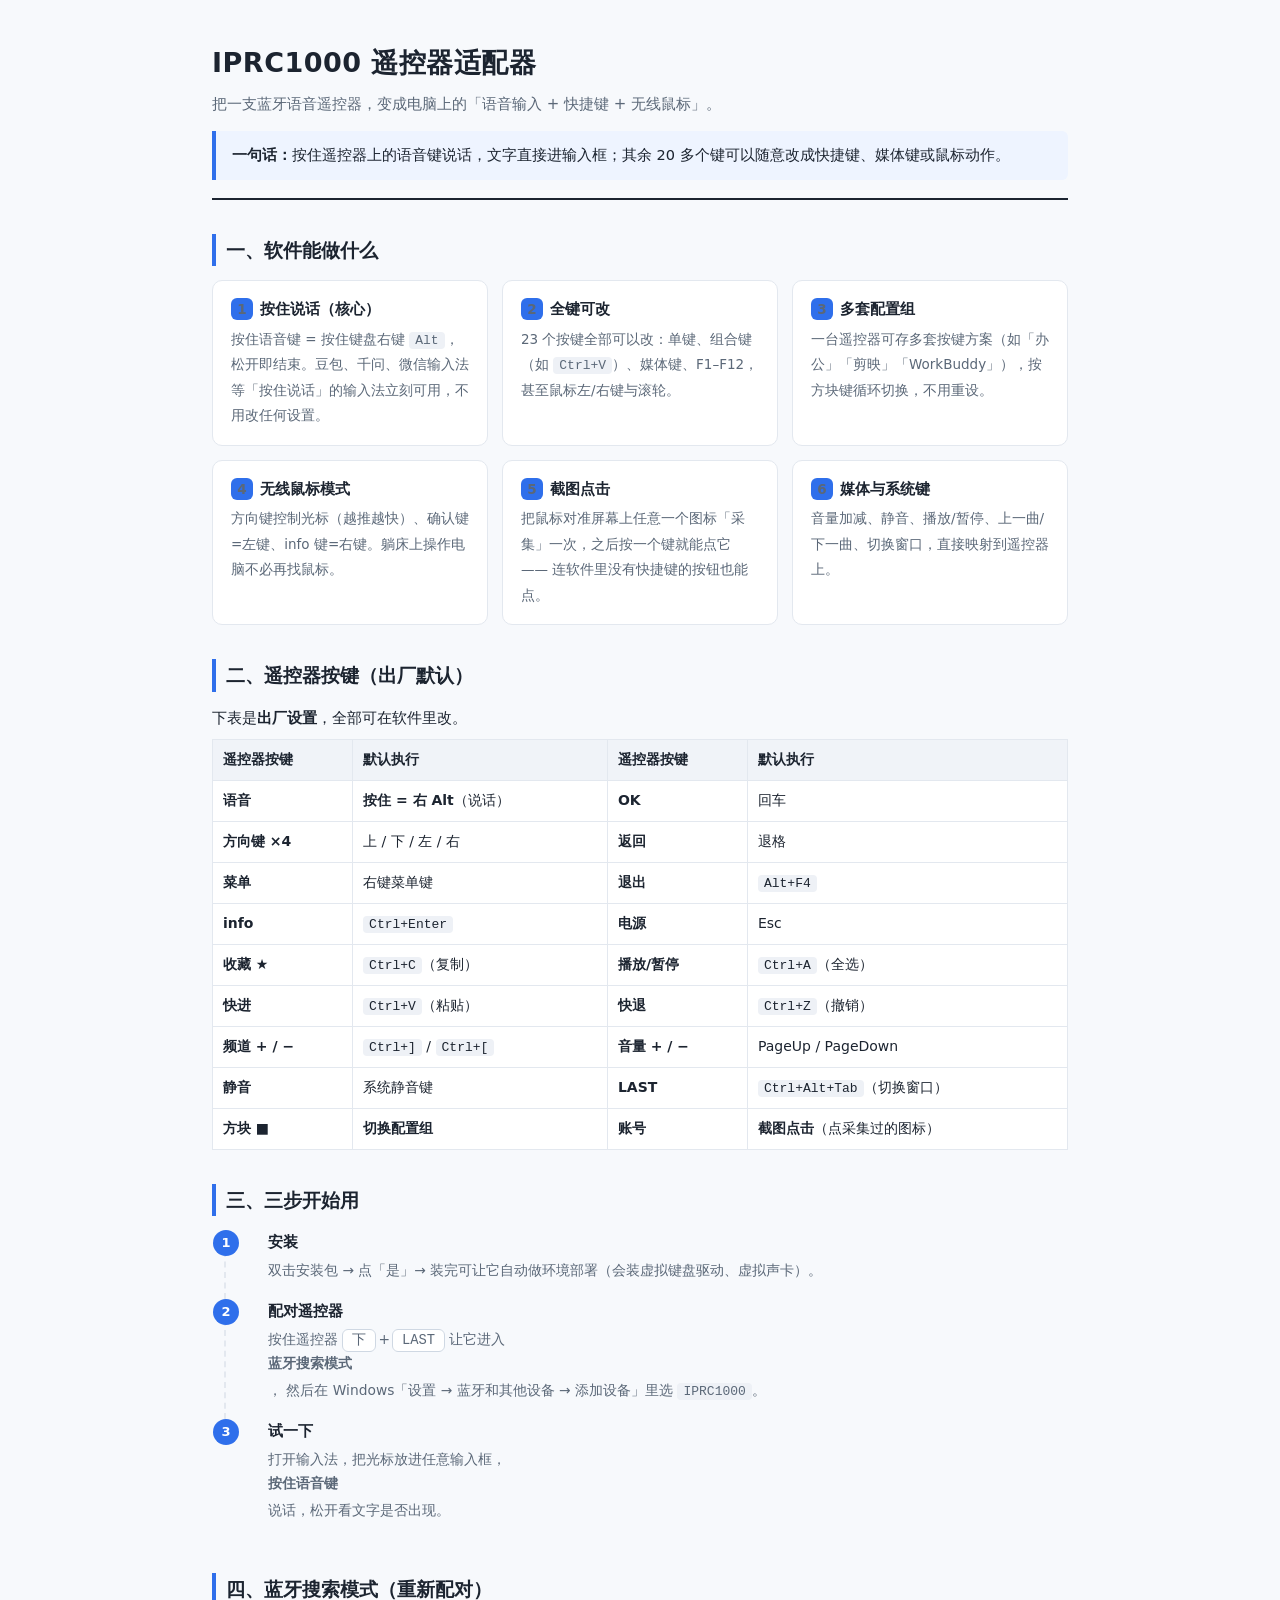
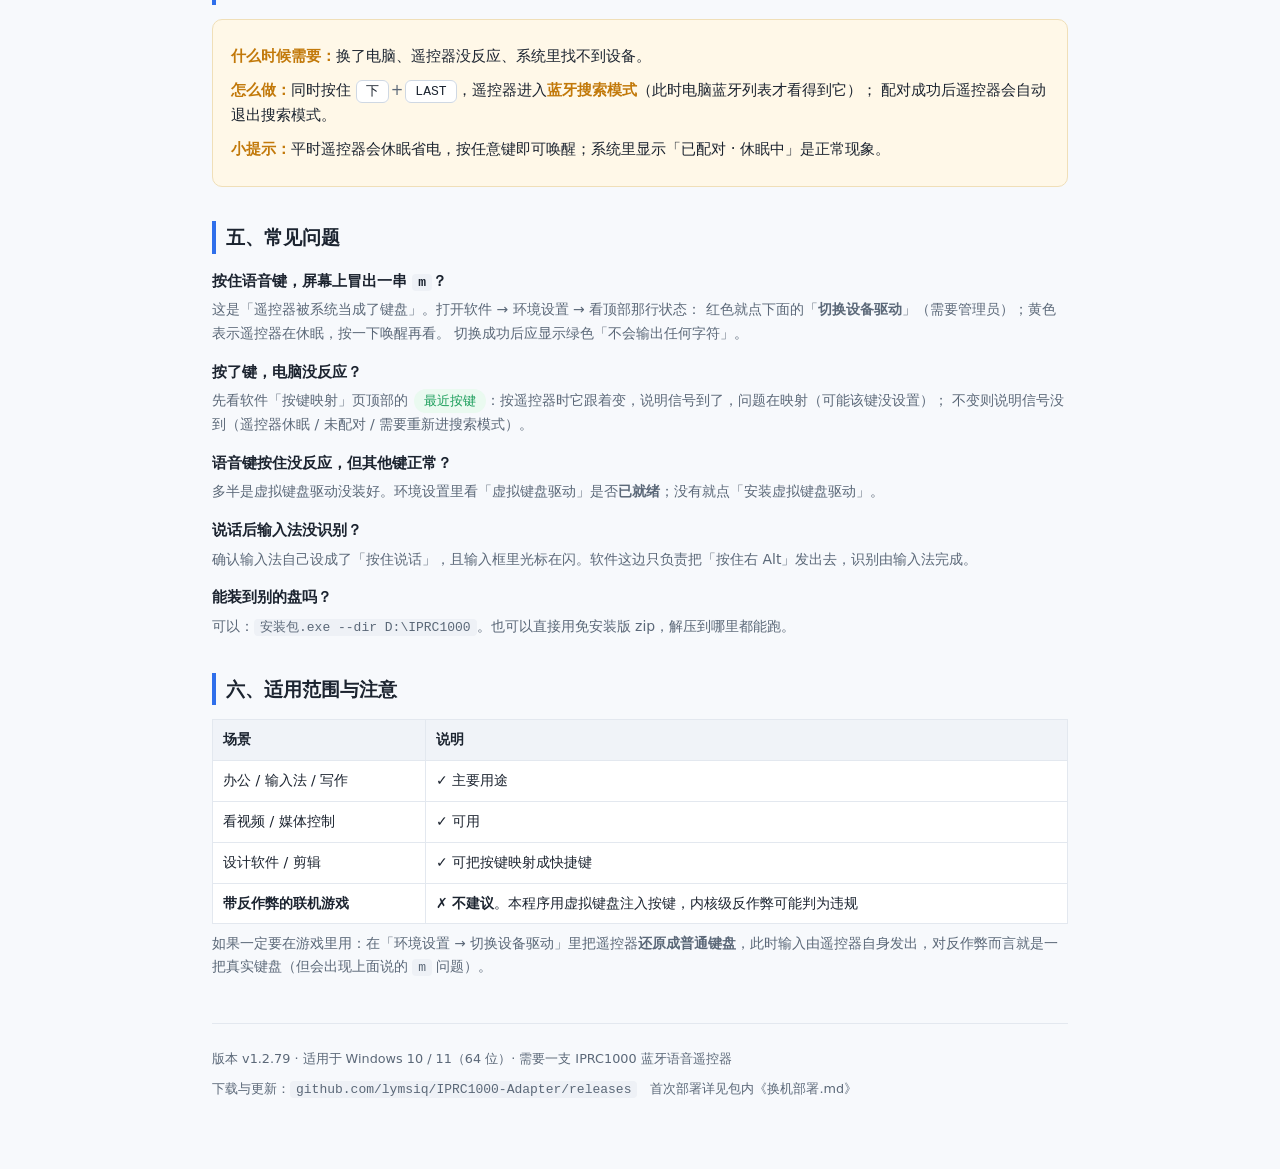
==== tools/docs/功能介绍.html @ d1e14996 "新增客户版功能介绍（HTML 单文件，可打印） `tools/docs/功能介绍.html` —— 面向新客户的一页纸： 软件能做什么（6 项）、遥控器 23 键默认映射表、三步上手、 **蓝牙搜索模" ====
<!DOCTYPE html>
<html lang="zh-CN">
<head>
<meta charset="utf-8">
<title>IPRC1000 遥控器适配器 · 功能介绍</title>
<meta name="viewport" content="width=device-width, initial-scale=1">
<style>
  :root{
    --ink:#1c2430; --sub:#5b6878; --line:#e3e8ef; --bg:#f7f9fc;
    --card:#fff; --accent:#2f6feb; --ok:#1a9d5a; --warn:#c2790a;
  }
  *{box-sizing:border-box}
  body{
    margin:0; background:var(--bg); color:var(--ink);
    font:15px/1.7 "Microsoft YaHei UI","PingFang SC",system-ui,sans-serif;
    -webkit-font-smoothing:antialiased;
  }
  .wrap{max-width:900px;margin:0 auto;padding:40px 22px 64px}
  header{border-bottom:2px solid var(--ink);padding-bottom:18px;margin-bottom:8px}
  h1{font-size:27px;margin:0 0 6px;letter-spacing:.5px}
  .lead{color:var(--sub);font-size:15px;margin:0}
  .tagline{margin-top:14px;padding:12px 16px;background:#eef4ff;border-left:4px solid var(--accent);
           border-radius:0 6px 6px 0;font-size:14.5px}
  h2{font-size:19px;margin:34px 0 14px;padding-left:10px;border-left:4px solid var(--accent)}
  h3{font-size:15.5px;margin:22px 0 8px}
  p{margin:8px 0}
  .grid{display:grid;grid-template-columns:repeat(auto-fit,minmax(255px,1fr));gap:14px}
  .card{background:var(--card);border:1px solid var(--line);border-radius:10px;padding:16px 18px}
  .card b{display:block;font-size:15px;margin-bottom:4px}
  .card span{color:var(--sub);font-size:13.5px;line-height:1.65}
  .num{display:inline-block;width:22px;height:22px;line-height:22px;text-align:center;border-radius:6px;
       background:var(--accent);color:#fff;font-size:12.5px;font-weight:700;margin-right:7px}
  table{width:100%;border-collapse:collapse;background:var(--card);font-size:14px;margin-top:6px}
  th,td{border:1px solid var(--line);padding:8px 10px;text-align:left;vertical-align:top}
  th{background:#f0f3f8;font-weight:600;white-space:nowrap}
  td.k{white-space:nowrap;font-weight:600}
  code{background:#eef1f6;border-radius:4px;padding:1px 6px;font-size:13px;
       font-family:Consolas,"Cascadia Mono",monospace}
  .steps{counter-reset:s;list-style:none;padding:0;margin:0}
  .steps>li{counter-increment:s;position:relative;padding:0 0 16px 42px;border-left:2px dashed var(--line);margin-left:12px}
  .steps>li:last-child{border-left-color:transparent}
  .steps>li::before{content:counter(s);position:absolute;left:-13px;top:0;width:26px;height:26px;
       border-radius:50%;background:var(--accent);color:#fff;text-align:center;line-height:26px;
       font-size:13px;font-weight:700}
  .steps>li b{display:block;margin-bottom:2px}
  .steps>li span{color:var(--sub);font-size:13.8px}
  .pair{background:#fff8e8;border:1px solid #f0dfb8;border-radius:10px;padding:16px 18px}
  .pair b{color:var(--warn)}
  .keys{display:flex;flex-wrap:wrap;gap:6px;margin:10px 0 2px}
  .key{background:#fff;border:1px solid #cfd8e3;border-radius:6px;padding:3px 9px;font-size:13px;
       font-family:Consolas,monospace}
  .plus{color:var(--sub);padding:3px 2px}
  .faq dt{font-weight:600;margin-top:14px}
  .faq dd{margin:4px 0 0;color:var(--sub);font-size:14px}
  footer{margin-top:44px;padding-top:16px;border-top:1px solid var(--line);color:var(--sub);font-size:12.8px}
  .badge{display:inline-block;background:#eafaf0;color:var(--ok);border-radius:20px;
         padding:1px 10px;font-size:12.5px;margin-left:6px}
  @media print{
    body{background:#fff}
    .card,.pair{break-inside:avoid}
    h2{break-after:avoid}
    .wrap{padding:0}
  }
</style>
</head>
<body>
<div class="wrap">

<header>
  <h1>IPRC1000 遥控器适配器</h1>
  <p class="lead">把一支蓝牙语音遥控器，变成电脑上的「语音输入 + 快捷键 + 无线鼠标」。</p>
  <div class="tagline">
    <b>一句话：</b>按住遥控器上的语音键说话，文字直接进输入框；其余 20 多个键可以随意改成快捷键、媒体键或鼠标动作。
  </div>
</header>

<h2>一、软件能做什么</h2>
<div class="grid">
  <div class="card"><b><span class="num">1</span>按住说话（核心）</b>
    <span>按住语音键 = 按住键盘右键 <code>Alt</code>，松开即结束。豆包、千问、微信输入法等「按住说话」的输入法立刻可用，不用改任何设置。</span></div>
  <div class="card"><b><span class="num">2</span>全键可改</b>
    <span>23 个按键全部可以改：单键、组合键（如 <code>Ctrl+V</code>）、媒体键、F1–F12，甚至鼠标左/右键与滚轮。</span></div>
  <div class="card"><b><span class="num">3</span>多套配置组</b>
    <span>一台遥控器可存多套按键方案（如「办公」「剪映」「WorkBuddy」），按方块键循环切换，不用重设。</span></div>
  <div class="card"><b><span class="num">4</span>无线鼠标模式</b>
    <span>方向键控制光标（越推越快）、确认键=左键、info 键=右键。躺床上操作电脑不必再找鼠标。</span></div>
  <div class="card"><b><span class="num">5</span>截图点击</b>
    <span>把鼠标对准屏幕上任意一个图标「采集」一次，之后按一个键就能点它 —— 连软件里没有快捷键的按钮也能点。</span></div>
  <div class="card"><b><span class="num">6</span>媒体与系统键</b>
    <span>音量加减、静音、播放/暂停、上一曲/下一曲、切换窗口，直接映射到遥控器上。</span></div>
</div>

<h2>二、遥控器按键（出厂默认）</h2>
<p>下表是<b>出厂设置</b>，全部可在软件里改。</p>
<table>
  <tr><th>遥控器按键</th><th>默认执行</th><th>遥控器按键</th><th>默认执行</th></tr>
  <tr><td class="k">语音</td><td><b>按住 = 右 Alt</b>（说话）</td><td class="k">OK</td><td>回车</td></tr>
  <tr><td class="k">方向键 ×4</td><td>上 / 下 / 左 / 右</td><td class="k">返回</td><td>退格</td></tr>
  <tr><td class="k">菜单</td><td>右键菜单键</td><td class="k">退出</td><td><code>Alt+F4</code></td></tr>
  <tr><td class="k">info</td><td><code>Ctrl+Enter</code></td><td class="k">电源</td><td>Esc</td></tr>
  <tr><td class="k">收藏 ★</td><td><code>Ctrl+C</code>（复制）</td><td class="k">播放/暂停</td><td><code>Ctrl+A</code>（全选）</td></tr>
  <tr><td class="k">快进</td><td><code>Ctrl+V</code>（粘贴）</td><td class="k">快退</td><td><code>Ctrl+Z</code>（撤销）</td></tr>
  <tr><td class="k">频道 + / −</td><td><code>Ctrl+]</code> / <code>Ctrl+[</code></td><td class="k">音量 + / −</td><td>PageUp / PageDown</td></tr>
  <tr><td class="k">静音</td><td>系统静音键</td><td class="k">LAST</td><td><code>Ctrl+Alt+Tab</code>（切换窗口）</td></tr>
  <tr><td class="k">方块 ■</td><td><b>切换配置组</b></td><td class="k">账号</td><td><b>截图点击</b>（点采集过的图标）</td></tr>
</table>

<h2>三、三步开始用</h2>
<ol class="steps">
  <li><b>安装</b><span>双击安装包 → 点「是」→ 装完可让它自动做环境部署（会装虚拟键盘驱动、虚拟声卡）。</span></li>
  <li><b>配对遥控器</b><span>按住遥控器 <span class="key">下</span><span class="plus">+</span><span class="key">LAST</span> 让它进入<b>蓝牙搜索模式</b>，
    然后在 Windows「设置 → 蓝牙和其他设备 → 添加设备」里选 <code>IPRC1000</code>。</span></li>
  <li><b>试一下</b><span>打开输入法，把光标放进任意输入框，<b>按住语音键</b>说话，松开看文字是否出现。</span></li>
</ol>

<h2>四、蓝牙搜索模式（重新配对）</h2>
<div class="pair">
  <p><b>什么时候需要：</b>换了电脑、遥控器没反应、系统里找不到设备。</p>
  <p><b>怎么做：</b>同时按住 <span class="key">下</span><span class="plus">+</span><span class="key">LAST</span>，遥控器进入<b>蓝牙搜索模式</b>（此时电脑蓝牙列表才看得到它）；
     配对成功后遥控器会自动退出搜索模式。</p>
  <p><b>小提示：</b>平时遥控器会休眠省电，按任意键即可唤醒；系统里显示「已配对 · 休眠中」是正常现象。</p>
</div>

<h2>五、常见问题</h2>
<dl class="faq">
  <dt>按住语音键，屏幕上冒出一串 <code>m</code>？</dt>
  <dd>这是「遥控器被系统当成了键盘」。打开软件 → 环境设置 → 看顶部那行状态：
      红色就点下面的「<b>切换设备驱动</b>」（需要管理员）；黄色表示遥控器在休眠，按一下唤醒再看。
      切换成功后应显示绿色「不会输出任何字符」。</dd>

  <dt>按了键，电脑没反应？</dt>
  <dd>先看软件「按键映射」页顶部的<span class="badge">最近按键</span>：按遥控器时它跟着变，说明信号到了，问题在映射（可能该键没设置）；
      不变则说明信号没到（遥控器休眠 / 未配对 / 需要重新进搜索模式）。</dd>

  <dt>语音键按住没反应，但其他键正常？</dt>
  <dd>多半是虚拟键盘驱动没装好。环境设置里看「虚拟键盘驱动」是否<b>已就绪</b>；没有就点「安装虚拟键盘驱动」。</dd>

  <dt>说话后输入法没识别？</dt>
  <dd>确认输入法自己设成了「按住说话」，且输入框里光标在闪。软件这边只负责把「按住右 Alt」发出去，识别由输入法完成。</dd>

  <dt>能装到别的盘吗？</dt>
  <dd>可以：<code>安装包.exe --dir D:\IPRC1000</code>。也可以直接用免安装版 zip，解压到哪里都能跑。</dd>
</dl>

<h2>六、适用范围与注意</h2>
<table>
  <tr><th>场景</th><th>说明</th></tr>
  <tr><td>办公 / 输入法 / 写作</td><td>✓ 主要用途</td></tr>
  <tr><td>看视频 / 媒体控制</td><td>✓ 可用</td></tr>
  <tr><td>设计软件 / 剪辑</td><td>✓ 可把按键映射成快捷键</td></tr>
  <tr><td><b>带反作弊的联机游戏</b></td><td>✗ <b>不建议</b>。本程序用虚拟键盘注入按键，内核级反作弊可能判为违规</td></tr>
</table>
<p style="color:var(--sub);font-size:13.5px">
  如果一定要在游戏里用：在「环境设置 → 切换设备驱动」里把遥控器<b>还原成普通键盘</b>，此时输入由遥控器自身发出，对反作弊而言就是一把真实键盘（但会出现上面说的 <code>m</code> 问题）。
</p>

<footer>
  <p>版本 v1.2.79 · 适用于 Windows 10 / 11（64 位）· 需要一支 IPRC1000 蓝牙语音遥控器</p>
  <p>下载与更新：<code>github.com/lymsiq/IPRC1000-Adapter/releases</code>　首次部署详见包内《换机部署.md》</p>
</footer>

</div>
</body>
</html>
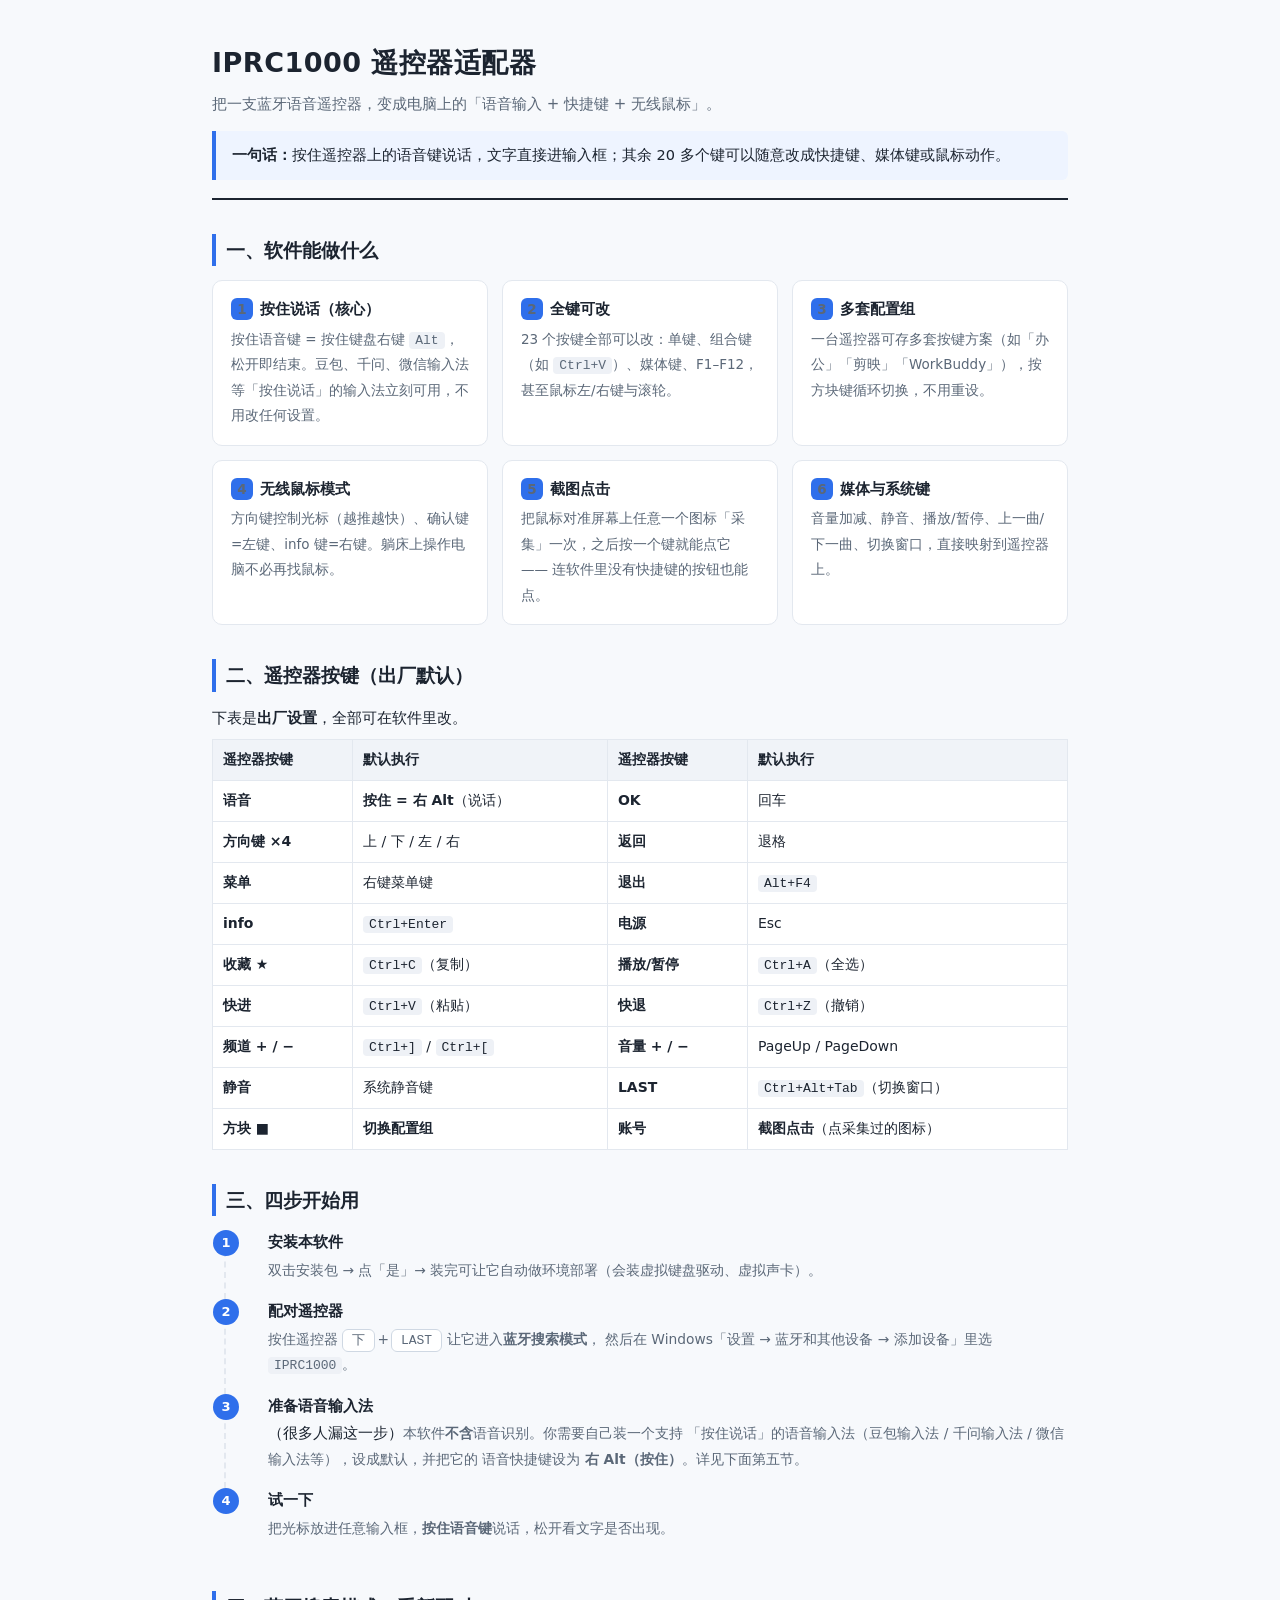
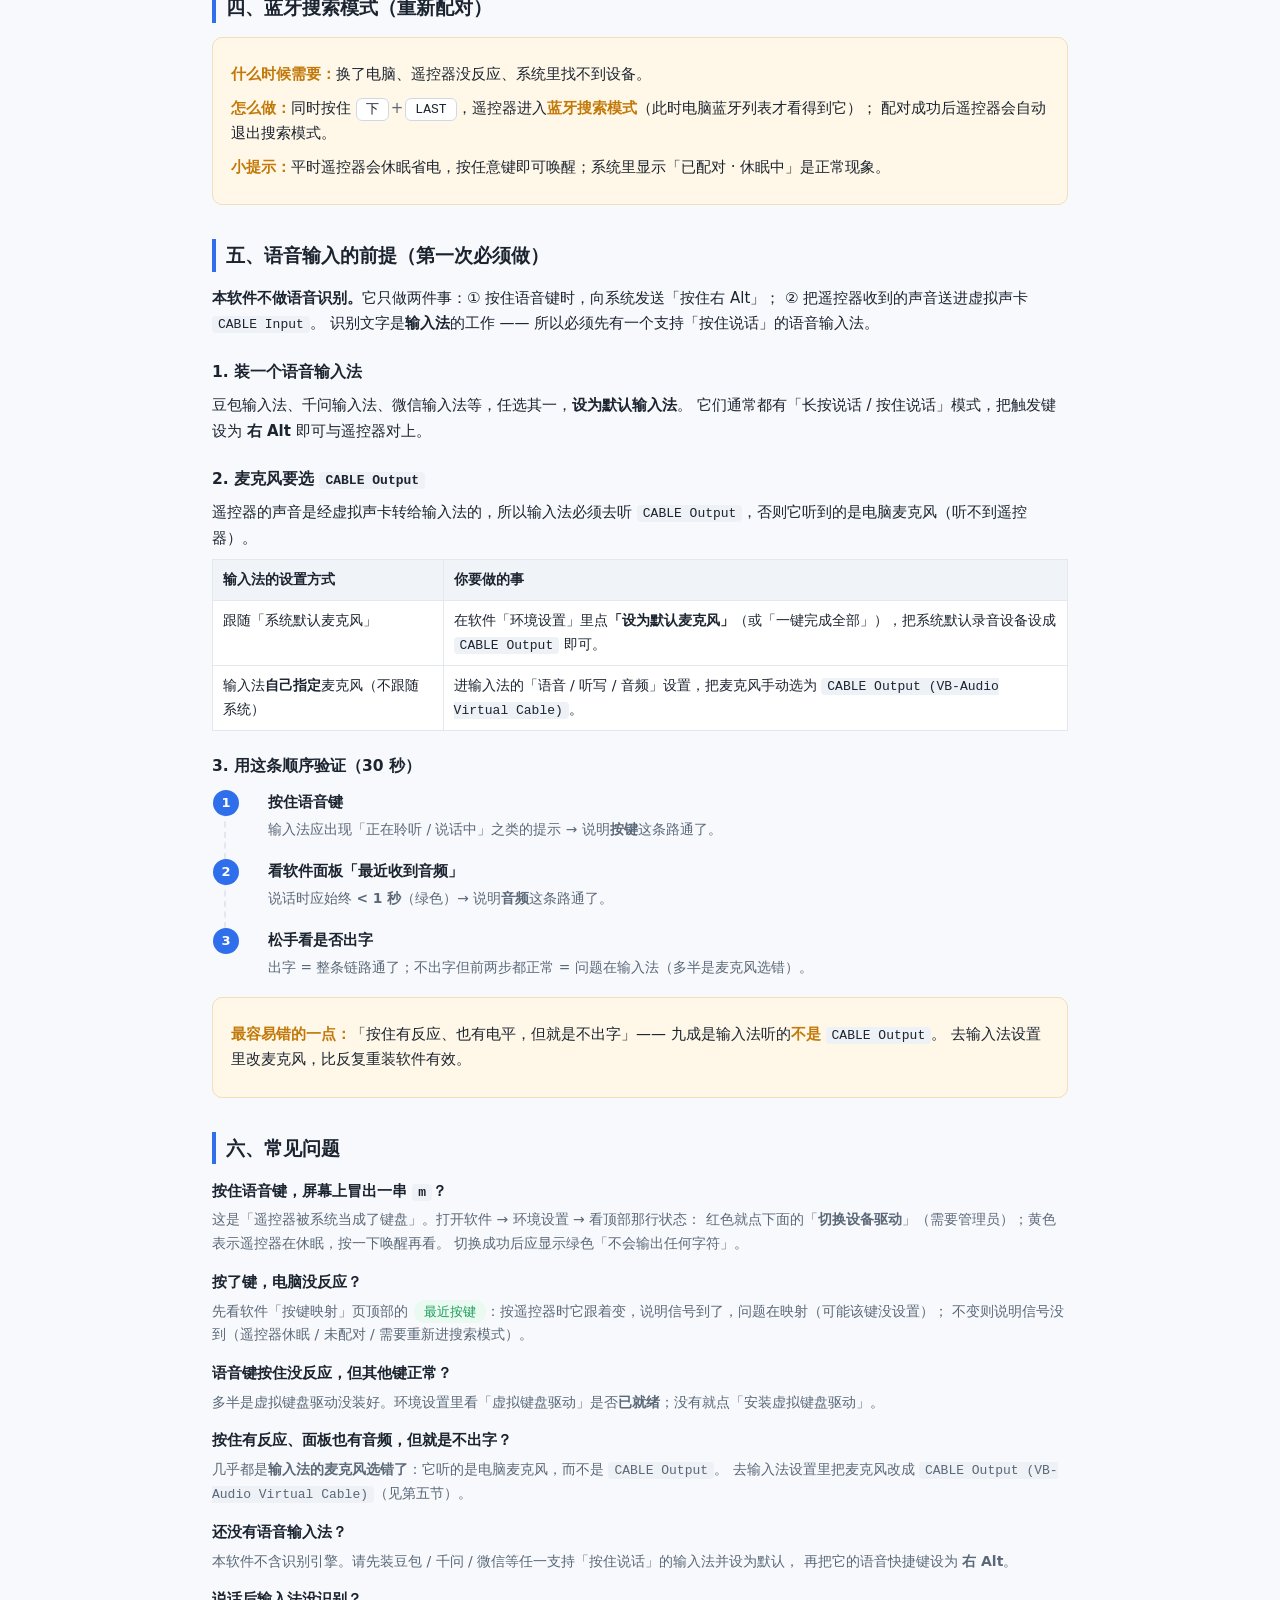
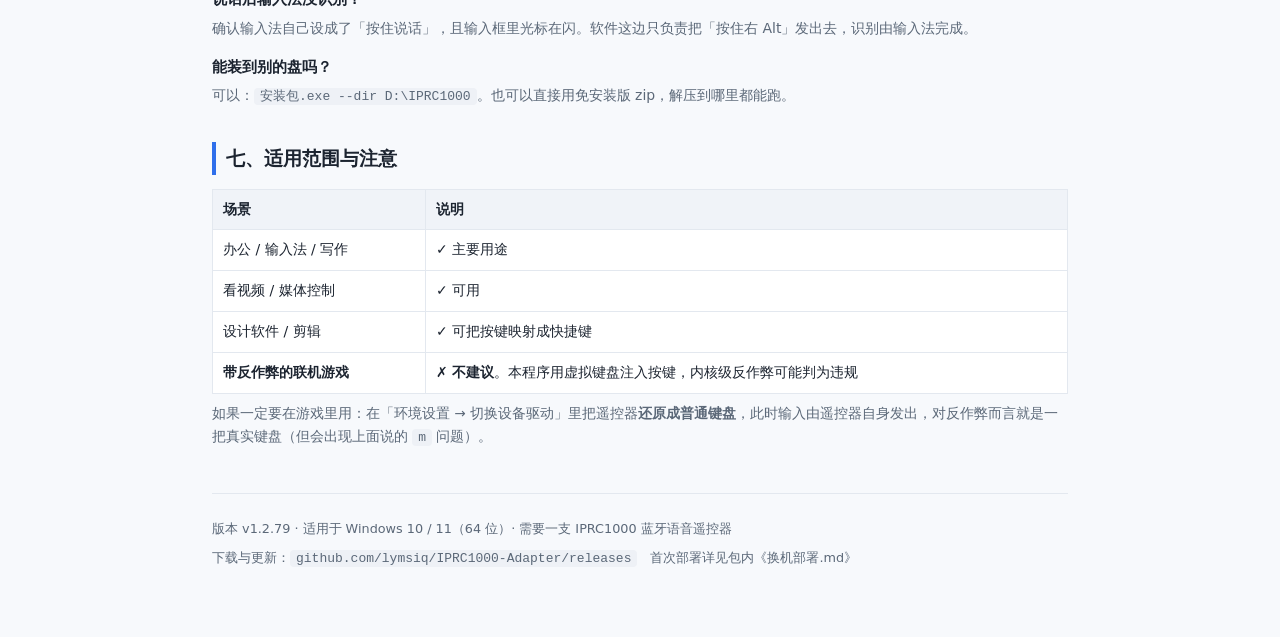
==== commit 7e0ab1ae: "功能介绍补两处关键前提：「要装语音输入法」+「麦克风要选 CABLE Output」 用户指出：介绍里没说"需要自己装语音输入法"，也没说"输入法的麦克风要设成 CABLE Output"。 这确实是" ====
--- a/tools/docs/功能介绍.html
+++ b/tools/docs/功能介绍.html
@@ -42,8 +42,8 @@
   .steps>li::before{content:counter(s);position:absolute;left:-13px;top:0;width:26px;height:26px;
        border-radius:50%;background:var(--accent);color:#fff;text-align:center;line-height:26px;
        font-size:13px;font-weight:700}
-  .steps>li b{display:block;margin-bottom:2px}
-  .steps>li span{color:var(--sub);font-size:13.8px}
+  .steps>li>b{display:block;margin-bottom:2px}   /* 只作用于步骤标题；行内 <b> 不受影响 */
+  .steps>li>span{color:var(--sub);font-size:13.8px}
   .pair{background:#fff8e8;border:1px solid #f0dfb8;border-radius:10px;padding:16px 18px}
   .pair b{color:var(--warn)}
   .keys{display:flex;flex-wrap:wrap;gap:6px;margin:10px 0 2px}
@@ -105,12 +105,15 @@
   <tr><td class="k">方块 ■</td><td><b>切换配置组</b></td><td class="k">账号</td><td><b>截图点击</b>（点采集过的图标）</td></tr>
 </table>
 
-<h2>三、三步开始用</h2>
+<h2>三、四步开始用</h2>
 <ol class="steps">
-  <li><b>安装</b><span>双击安装包 → 点「是」→ 装完可让它自动做环境部署（会装虚拟键盘驱动、虚拟声卡）。</span></li>
+  <li><b>安装本软件</b><span>双击安装包 → 点「是」→ 装完可让它自动做环境部署（会装虚拟键盘驱动、虚拟声卡）。</span></li>
   <li><b>配对遥控器</b><span>按住遥控器 <span class="key">下</span><span class="plus">+</span><span class="key">LAST</span> 让它进入<b>蓝牙搜索模式</b>，
     然后在 Windows「设置 → 蓝牙和其他设备 → 添加设备」里选 <code>IPRC1000</code>。</span></li>
-  <li><b>试一下</b><span>打开输入法，把光标放进任意输入框，<b>按住语音键</b>说话，松开看文字是否出现。</span></li>
+  <li><b>准备语音输入法</b>（很多人漏这一步）<span>本软件<b>不含</b>语音识别。你需要自己装一个支持
+    「按住说话」的语音输入法（豆包输入法 / 千问输入法 / 微信输入法等），设成默认，并把它的
+    语音快捷键设为 <b>右 Alt（按住）</b>。详见下面第五节。</span></li>
+  <li><b>试一下</b><span>把光标放进任意输入框，<b>按住语音键</b>说话，松开看文字是否出现。</span></li>
 </ol>
 
 <h2>四、蓝牙搜索模式（重新配对）</h2>
@@ -121,7 +124,36 @@
   <p><b>小提示：</b>平时遥控器会休眠省电，按任意键即可唤醒；系统里显示「已配对 · 休眠中」是正常现象。</p>
 </div>
 
-<h2>五、常见问题</h2>
+<h2>五、语音输入的前提（第一次必须做）</h2>
+<p><b>本软件不做语音识别。</b>它只做两件事：① 按住语音键时，向系统发送「按住右 Alt」；
+② 把遥控器收到的声音送进虚拟声卡 <code>CABLE Input</code>。
+识别文字是<b>输入法</b>的工作 —— 所以必须先有一个支持「按住说话」的语音输入法。</p>
+
+<h3>1. 装一个语音输入法</h3>
+<p>豆包输入法、千问输入法、微信输入法等，任选其一，<b>设为默认输入法</b>。
+它们通常都有「长按说话 / 按住说话」模式，把触发键设为 <b>右 Alt</b> 即可与遥控器对上。</p>
+
+<h3>2. 麦克风要选 <code>CABLE Output</code></h3>
+<p>遥控器的声音是经虚拟声卡转给输入法的，所以输入法必须去听 <code>CABLE Output</code>，否则它听到的是电脑麦克风（听不到遥控器）。</p>
+<table>
+  <tr><th>输入法的设置方式</th><th>你要做的事</th></tr>
+  <tr><td>跟随「系统默认麦克风」</td><td>在软件「环境设置」里点<b>「设为默认麦克风」</b>（或「一键完成全部」），把系统默认录音设备设成 <code>CABLE Output</code> 即可。</td></tr>
+  <tr><td>输入法<b>自己指定</b>麦克风（不跟随系统）</td><td>进输入法的「语音 / 听写 / 音频」设置，把麦克风手动选为
+      <code>CABLE Output (VB-Audio Virtual Cable)</code>。</td></tr>
+</table>
+
+<h3>3. 用这条顺序验证（30 秒）</h3>
+<ol class="steps" style="margin-top:10px">
+  <li><b>按住语音键</b><span>输入法应出现「正在聆听 / 说话中」之类的提示 → 说明<b>按键</b>这条路通了。</span></li>
+  <li><b>看软件面板「最近收到音频」</b><span>说话时应始终 <b>&lt; 1 秒</b>（绿色）→ 说明<b>音频</b>这条路通了。</span></li>
+  <li><b>松手看是否出字</b><span>出字 = 整条链路通了；不出字但前两步都正常 = 问题在输入法（多半是麦克风选错）。</span></li>
+</ol>
+<div class="pair">
+  <p><b>最容易错的一点：</b>「按住有反应、也有电平，但就是不出字」—— 九成是输入法听的<b>不是</b> <code>CABLE Output</code>。
+     去输入法设置里改麦克风，比反复重装软件有效。</p>
+</div>
+
+<h2>六、常见问题</h2>
 <dl class="faq">
   <dt>按住语音键，屏幕上冒出一串 <code>m</code>？</dt>
   <dd>这是「遥控器被系统当成了键盘」。打开软件 → 环境设置 → 看顶部那行状态：
@@ -135,6 +167,14 @@
   <dt>语音键按住没反应，但其他键正常？</dt>
   <dd>多半是虚拟键盘驱动没装好。环境设置里看「虚拟键盘驱动」是否<b>已就绪</b>；没有就点「安装虚拟键盘驱动」。</dd>
 
+  <dt>按住有反应、面板也有音频，但就是不出字？</dt>
+  <dd>几乎都是<b>输入法的麦克风选错了</b>：它听的是电脑麦克风，而不是 <code>CABLE Output</code>。
+      去输入法设置里把麦克风改成 <code>CABLE Output (VB-Audio Virtual Cable)</code>（见第五节）。</dd>
+
+  <dt>还没有语音输入法？</dt>
+  <dd>本软件不含识别引擎。请先装豆包 / 千问 / 微信等任一支持「按住说话」的输入法并设为默认，
+      再把它的语音快捷键设为 <b>右 Alt</b>。</dd>
+
   <dt>说话后输入法没识别？</dt>
   <dd>确认输入法自己设成了「按住说话」，且输入框里光标在闪。软件这边只负责把「按住右 Alt」发出去，识别由输入法完成。</dd>
 
@@ -142,7 +182,7 @@
   <dd>可以：<code>安装包.exe --dir D:\IPRC1000</code>。也可以直接用免安装版 zip，解压到哪里都能跑。</dd>
 </dl>
 
-<h2>六、适用范围与注意</h2>
+<h2>七、适用范围与注意</h2>
 <table>
   <tr><th>场景</th><th>说明</th></tr>
   <tr><td>办公 / 输入法 / 写作</td><td>✓ 主要用途</td></tr>
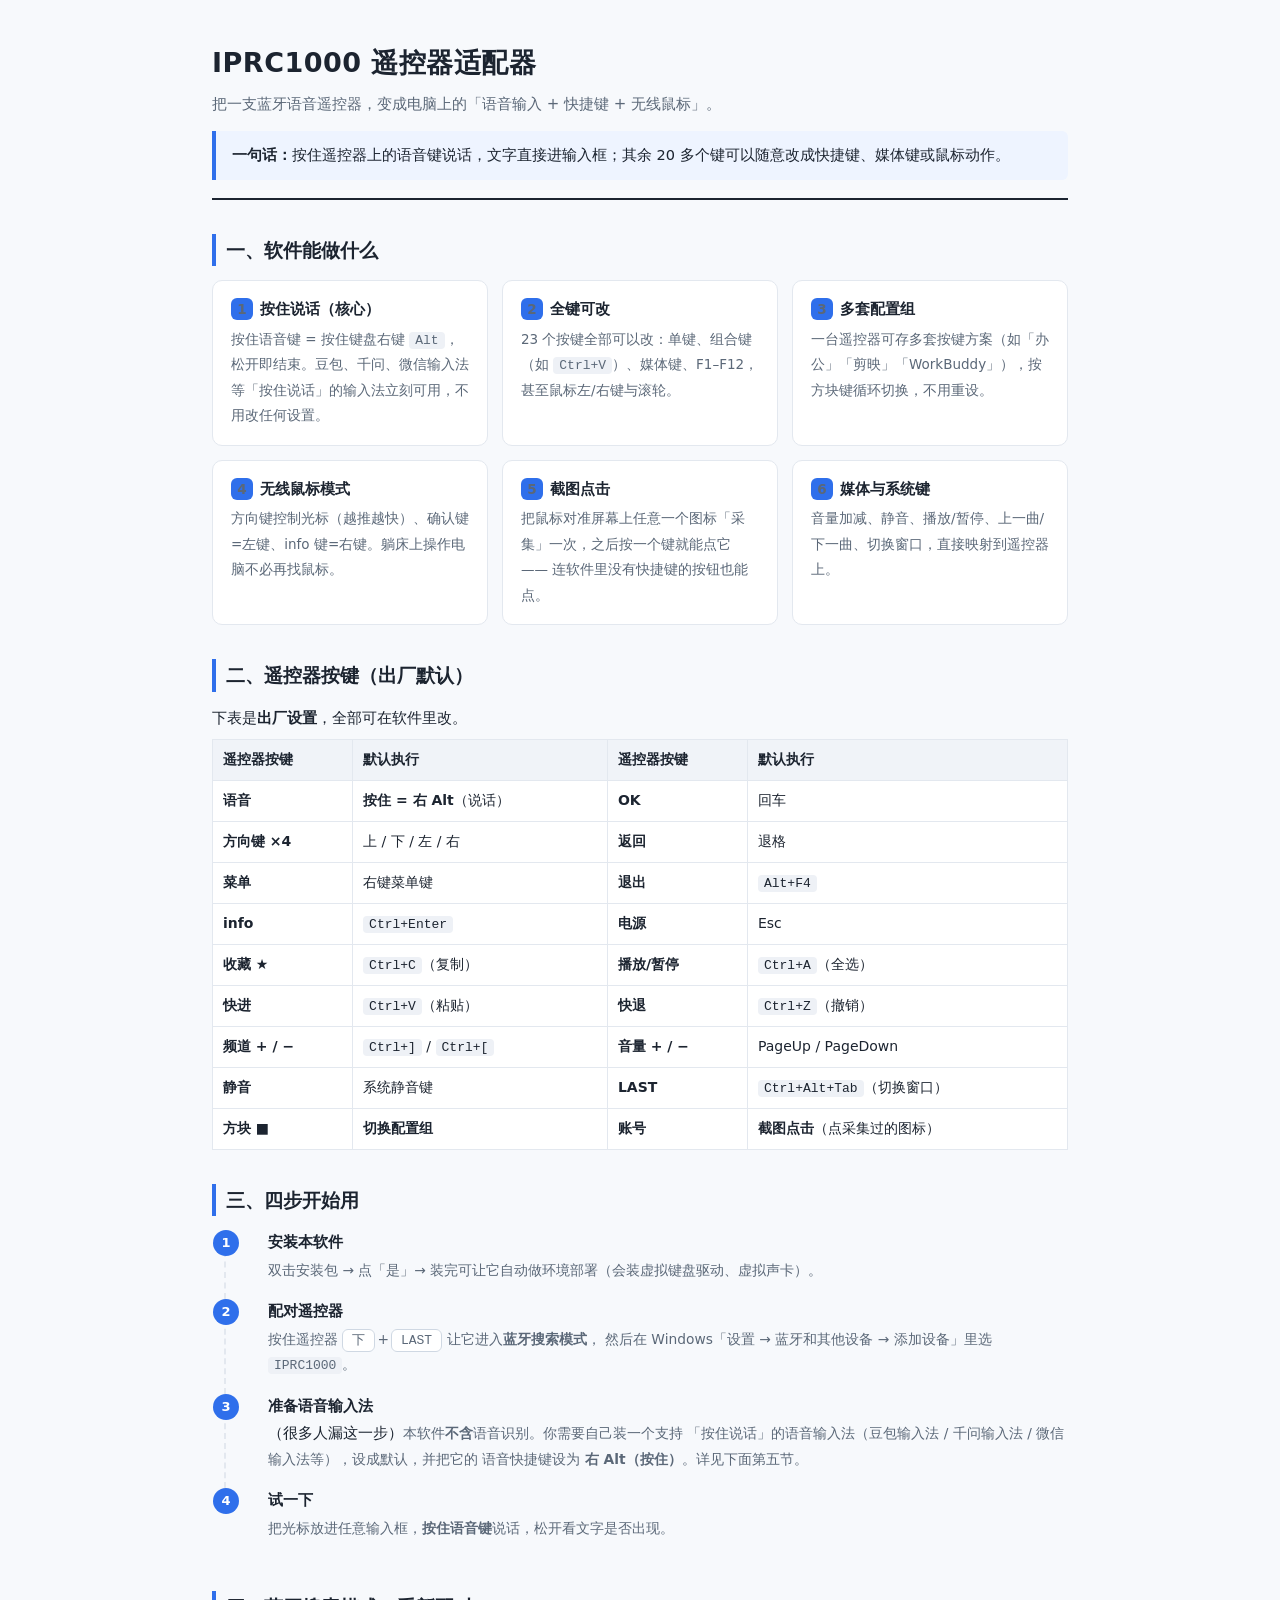
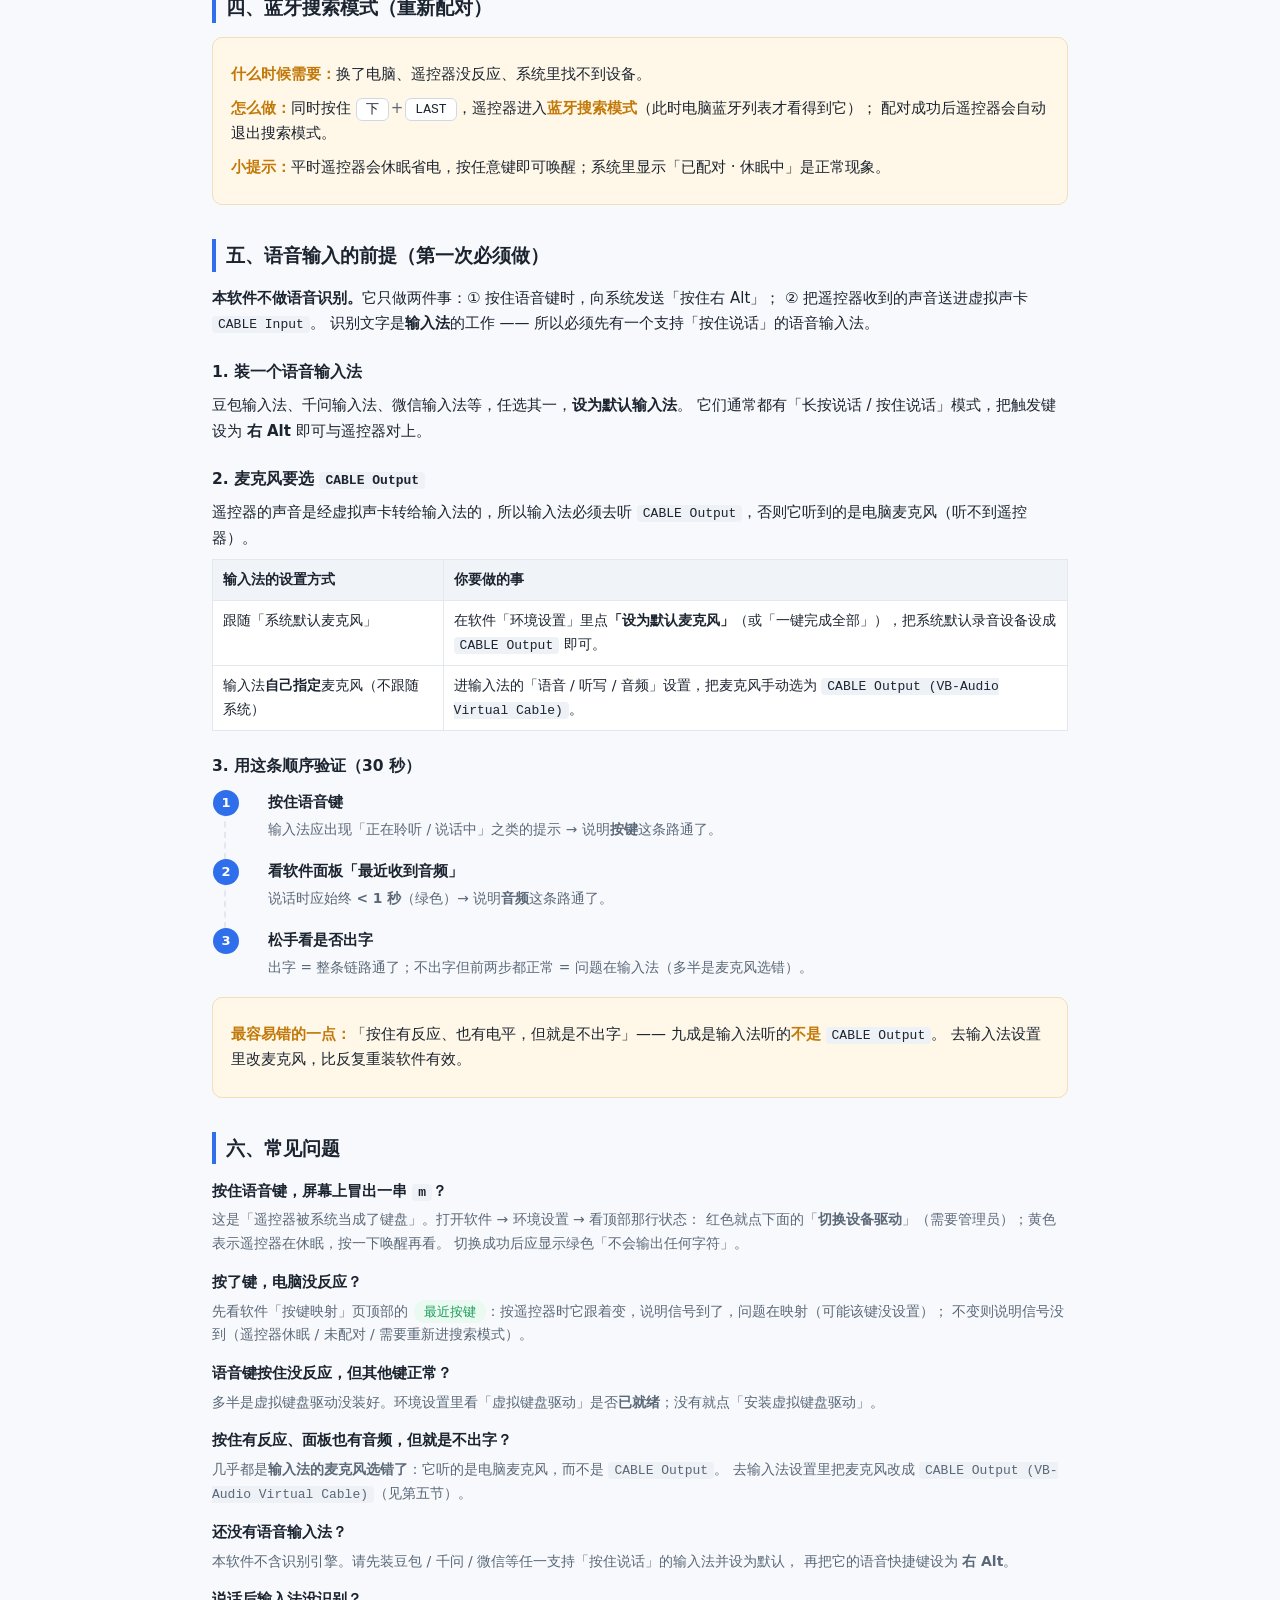
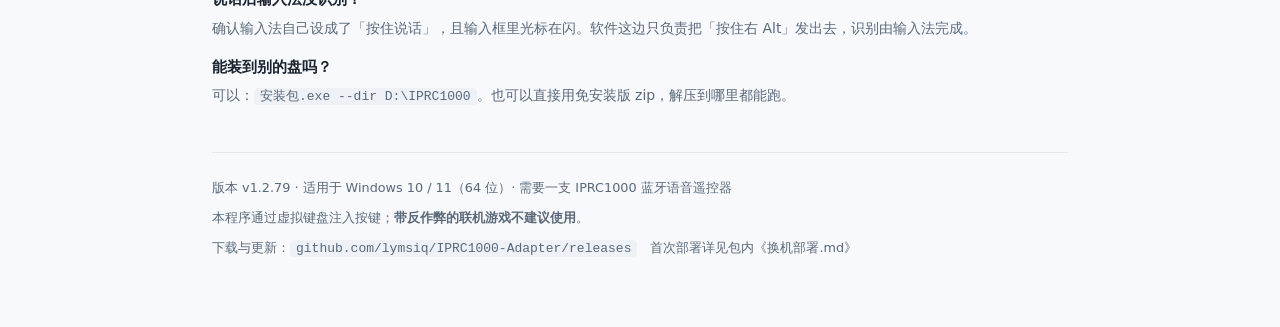
==== commit 079e42e8: "功能介绍撤掉「适用范围与注意」整节，反作弊只留页脚一句 按用户要求：客户版不铺反作弊版面（这一节会让主要用途是办公/语音的客户误以为"不能用"）。 撤掉整张表与那段"如何还原成普通键盘"的说明，只在页" ====
--- a/tools/docs/功能介绍.html
+++ b/tools/docs/功能介绍.html
@@ -182,20 +182,11 @@
   <dd>可以：<code>安装包.exe --dir D:\IPRC1000</code>。也可以直接用免安装版 zip，解压到哪里都能跑。</dd>
 </dl>
 
-<h2>七、适用范围与注意</h2>
-<table>
-  <tr><th>场景</th><th>说明</th></tr>
-  <tr><td>办公 / 输入法 / 写作</td><td>✓ 主要用途</td></tr>
-  <tr><td>看视频 / 媒体控制</td><td>✓ 可用</td></tr>
-  <tr><td>设计软件 / 剪辑</td><td>✓ 可把按键映射成快捷键</td></tr>
-  <tr><td><b>带反作弊的联机游戏</b></td><td>✗ <b>不建议</b>。本程序用虚拟键盘注入按键，内核级反作弊可能判为违规</td></tr>
-</table>
-<p style="color:var(--sub);font-size:13.5px">
-  如果一定要在游戏里用：在「环境设置 → 切换设备驱动」里把遥控器<b>还原成普通键盘</b>，此时输入由遥控器自身发出，对反作弊而言就是一把真实键盘（但会出现上面说的 <code>m</code> 问题）。
-</p>
+
 
 <footer>
   <p>版本 v1.2.79 · 适用于 Windows 10 / 11（64 位）· 需要一支 IPRC1000 蓝牙语音遥控器</p>
+  <p>本程序通过虚拟键盘注入按键；<b>带反作弊的联机游戏不建议使用</b>。</p>
   <p>下载与更新：<code>github.com/lymsiq/IPRC1000-Adapter/releases</code>　首次部署详见包内《换机部署.md》</p>
 </footer>
 
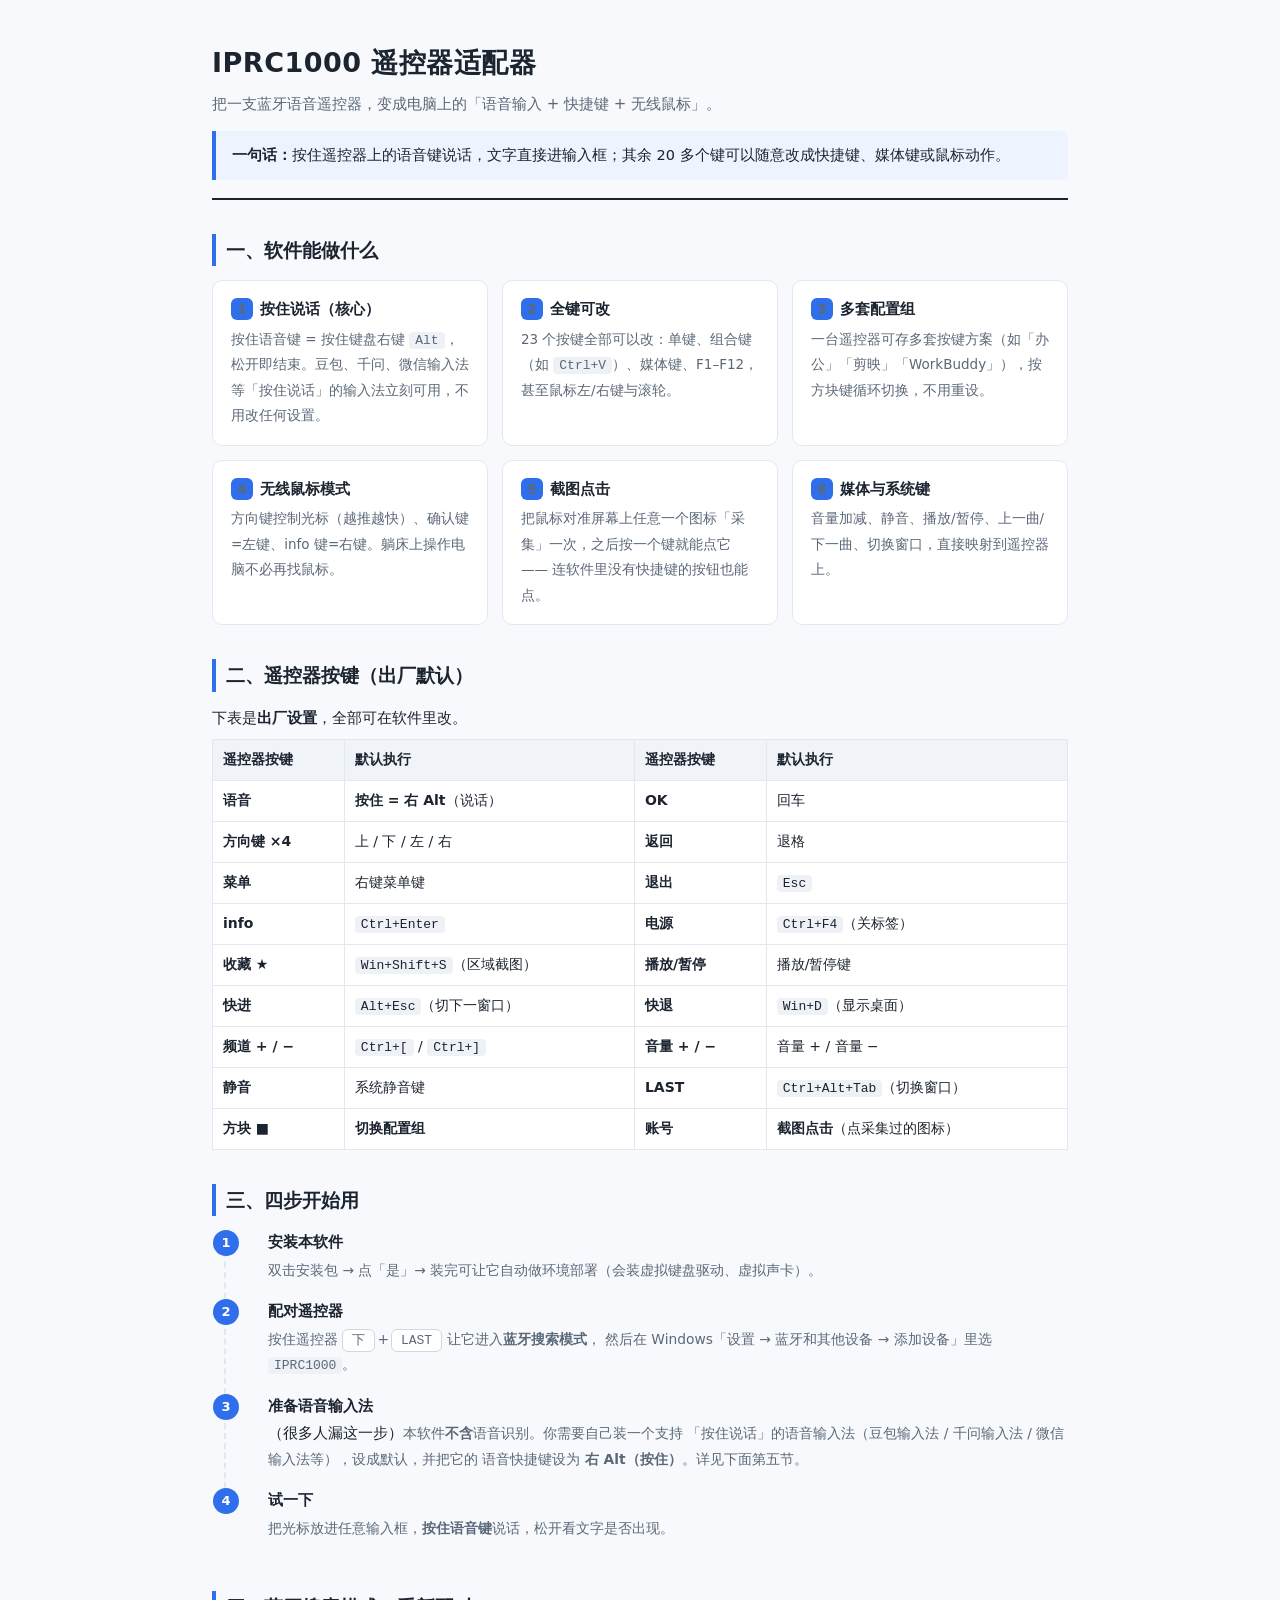
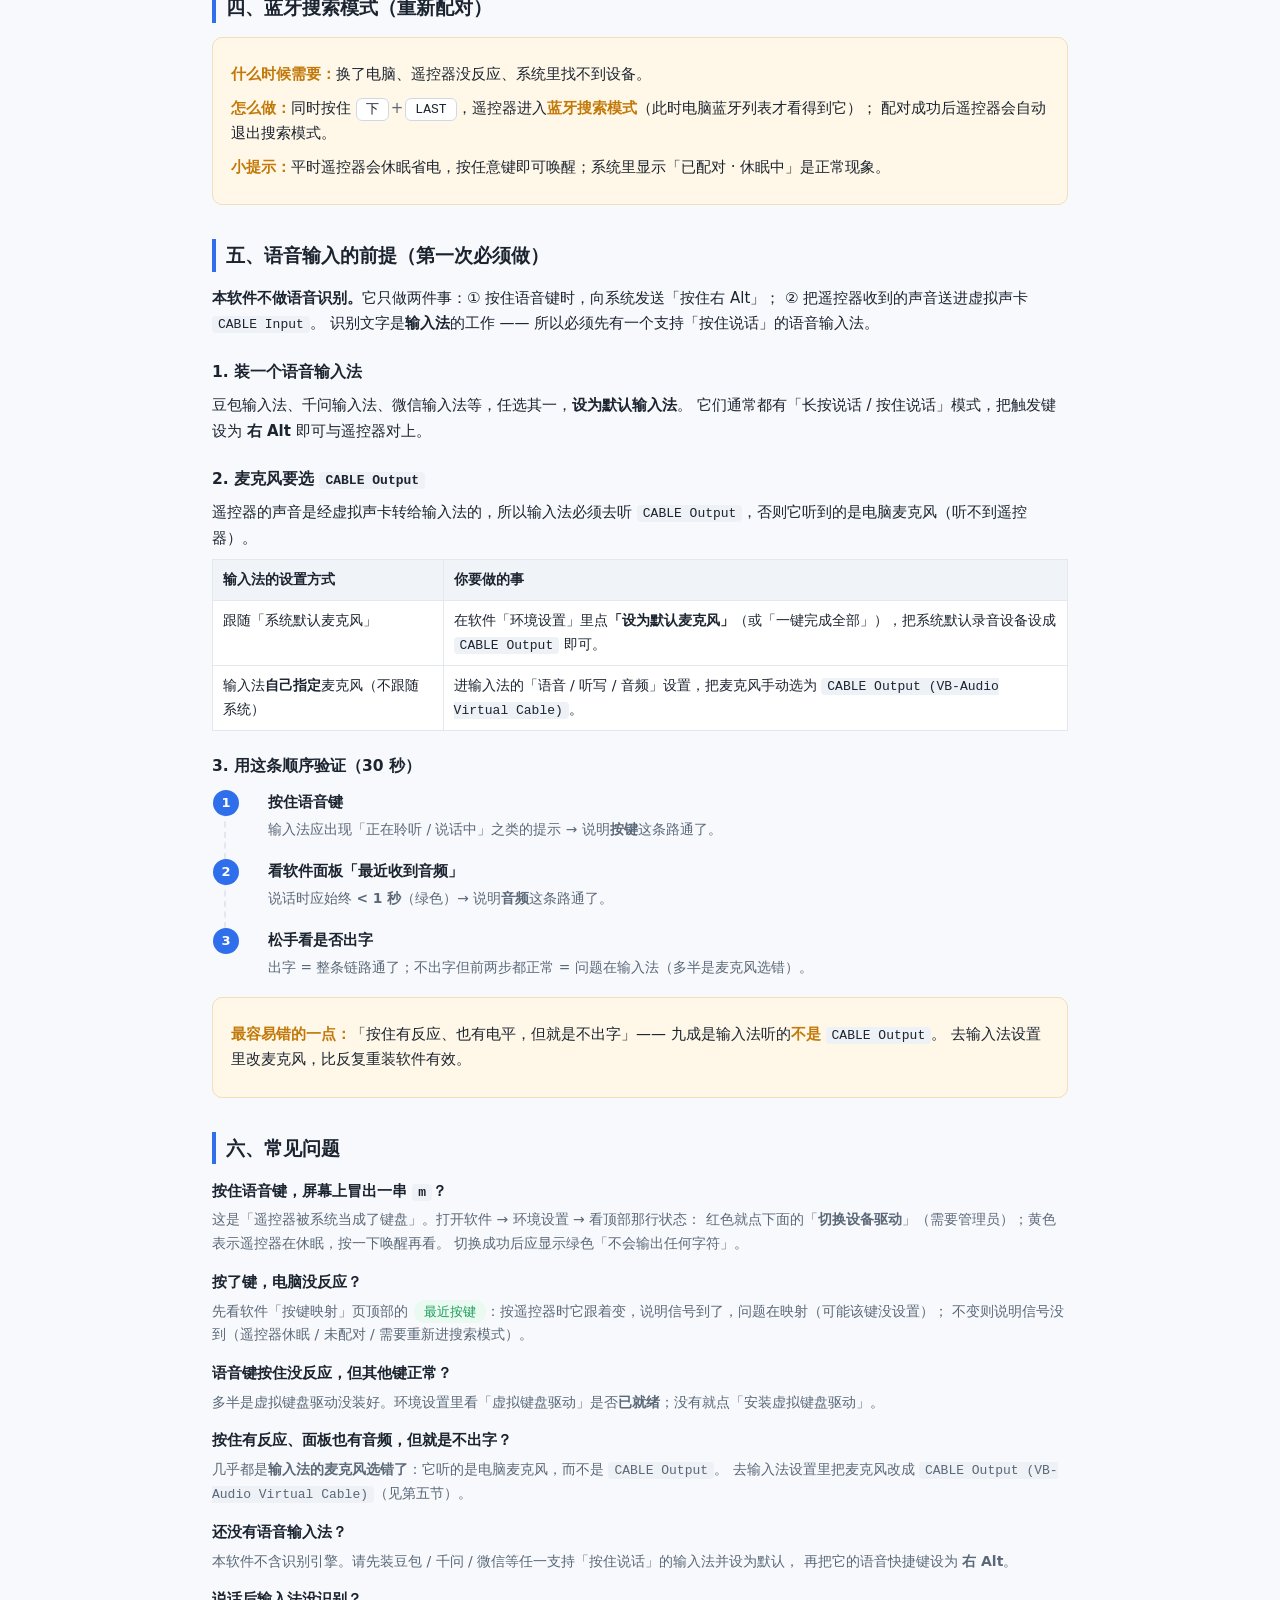
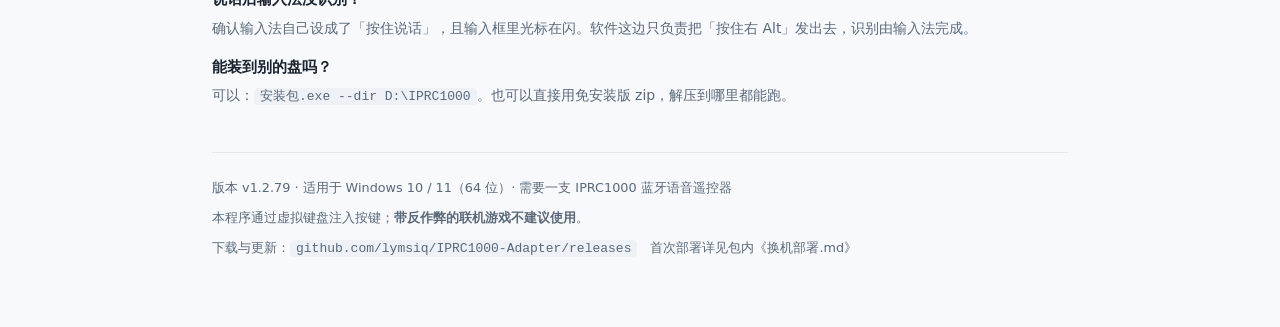
==== commit 32b4f968: "宏/文本动作库 + 键鼠录制 + 罗技 Lua 导入（1.2.138–1.2.143） 1.2.138  按真机在用配置重冻结出厂默认键位（6 处） 1.2.139  新增宏/文本动作库：macros" ====
--- a/tools/docs/功能介绍.html
+++ b/tools/docs/功能介绍.html
@@ -96,11 +96,11 @@
   <tr><th>遥控器按键</th><th>默认执行</th><th>遥控器按键</th><th>默认执行</th></tr>
   <tr><td class="k">语音</td><td><b>按住 = 右 Alt</b>（说话）</td><td class="k">OK</td><td>回车</td></tr>
   <tr><td class="k">方向键 ×4</td><td>上 / 下 / 左 / 右</td><td class="k">返回</td><td>退格</td></tr>
-  <tr><td class="k">菜单</td><td>右键菜单键</td><td class="k">退出</td><td><code>Alt+F4</code></td></tr>
-  <tr><td class="k">info</td><td><code>Ctrl+Enter</code></td><td class="k">电源</td><td>Esc</td></tr>
-  <tr><td class="k">收藏 ★</td><td><code>Ctrl+C</code>（复制）</td><td class="k">播放/暂停</td><td><code>Ctrl+A</code>（全选）</td></tr>
-  <tr><td class="k">快进</td><td><code>Ctrl+V</code>（粘贴）</td><td class="k">快退</td><td><code>Ctrl+Z</code>（撤销）</td></tr>
-  <tr><td class="k">频道 + / −</td><td><code>Ctrl+]</code> / <code>Ctrl+[</code></td><td class="k">音量 + / −</td><td>PageUp / PageDown</td></tr>
+  <tr><td class="k">菜单</td><td>右键菜单键</td><td class="k">退出</td><td><code>Esc</code></td></tr>
+  <tr><td class="k">info</td><td><code>Ctrl+Enter</code></td><td class="k">电源</td><td><code>Ctrl+F4</code>（关标签）</td></tr>
+  <tr><td class="k">收藏 ★</td><td><code>Win+Shift+S</code>（区域截图）</td><td class="k">播放/暂停</td><td>播放/暂停键</td></tr>
+  <tr><td class="k">快进</td><td><code>Alt+Esc</code>（切下一窗口）</td><td class="k">快退</td><td><code>Win+D</code>（显示桌面）</td></tr>
+  <tr><td class="k">频道 + / −</td><td><code>Ctrl+[</code> / <code>Ctrl+]</code></td><td class="k">音量 + / −</td><td>音量 + / 音量 −</td></tr>
   <tr><td class="k">静音</td><td>系统静音键</td><td class="k">LAST</td><td><code>Ctrl+Alt+Tab</code>（切换窗口）</td></tr>
   <tr><td class="k">方块 ■</td><td><b>切换配置组</b></td><td class="k">账号</td><td><b>截图点击</b>（点采集过的图标）</td></tr>
 </table>
